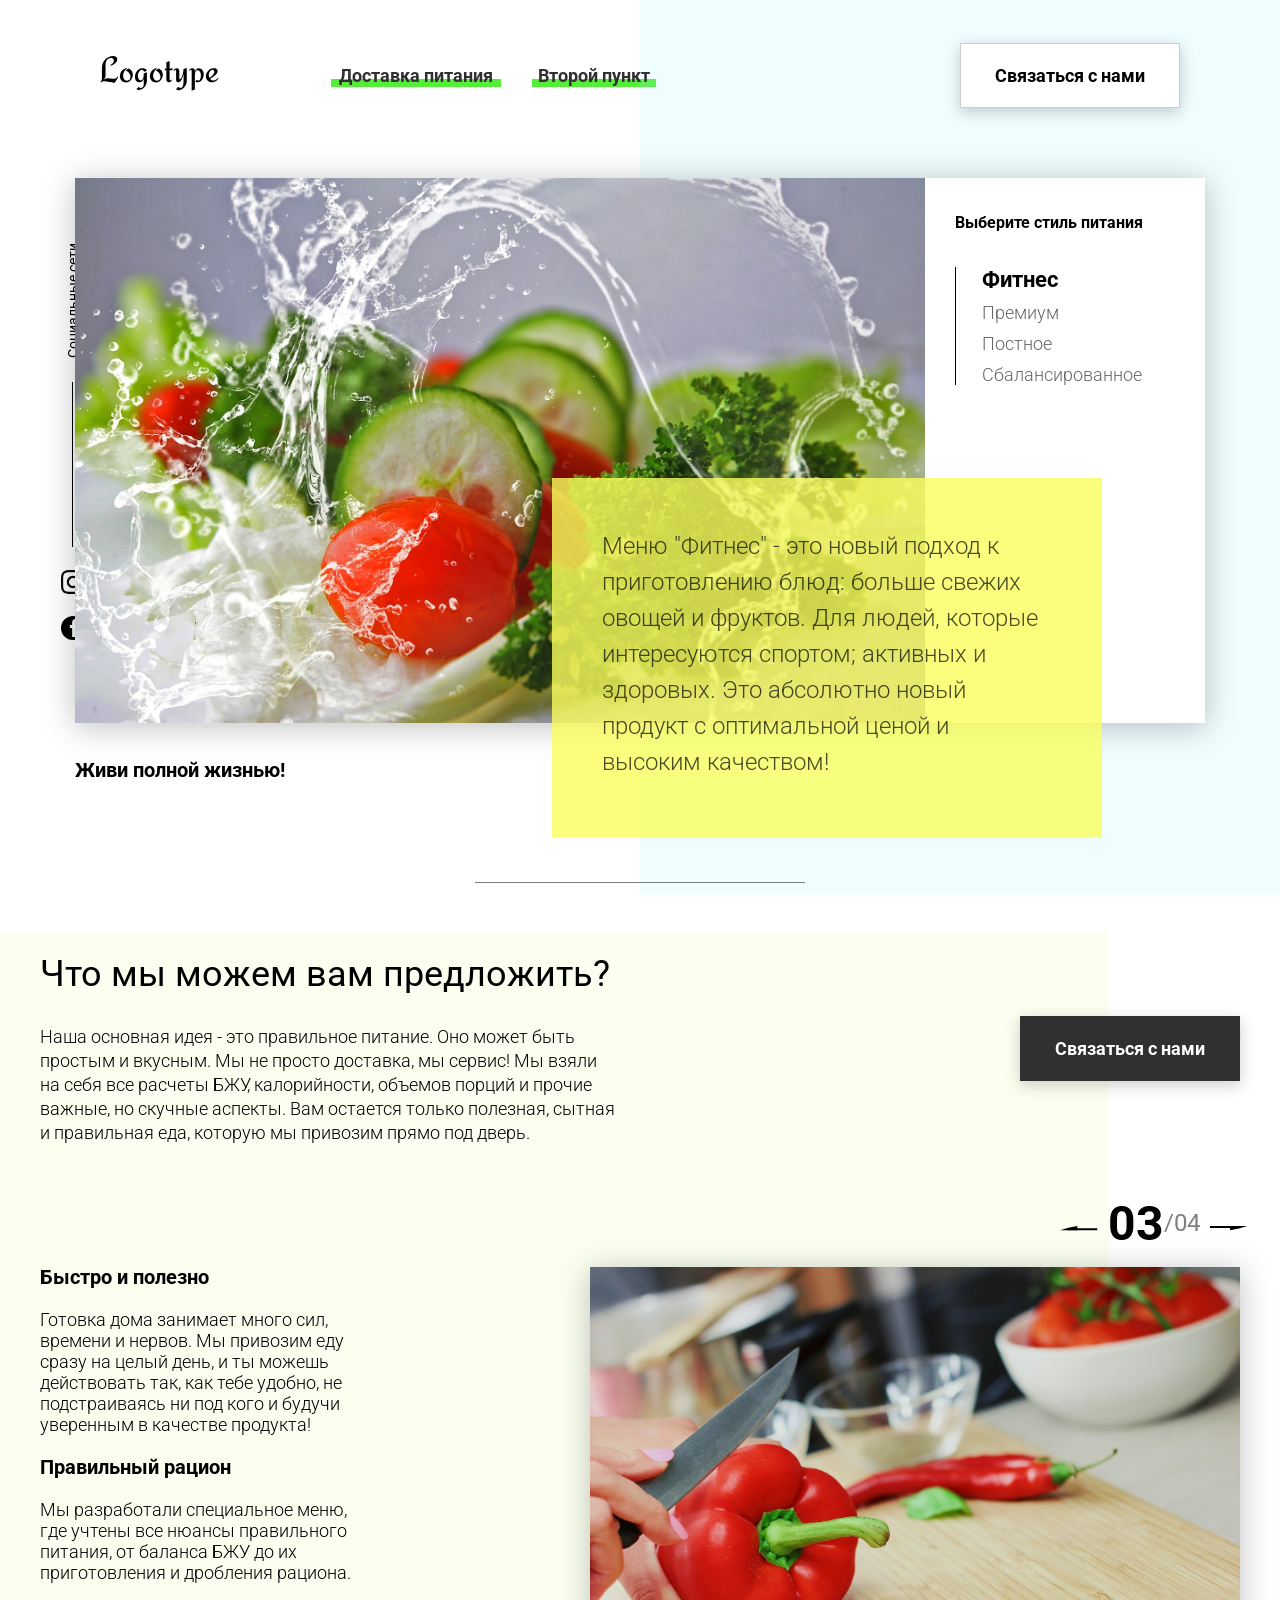
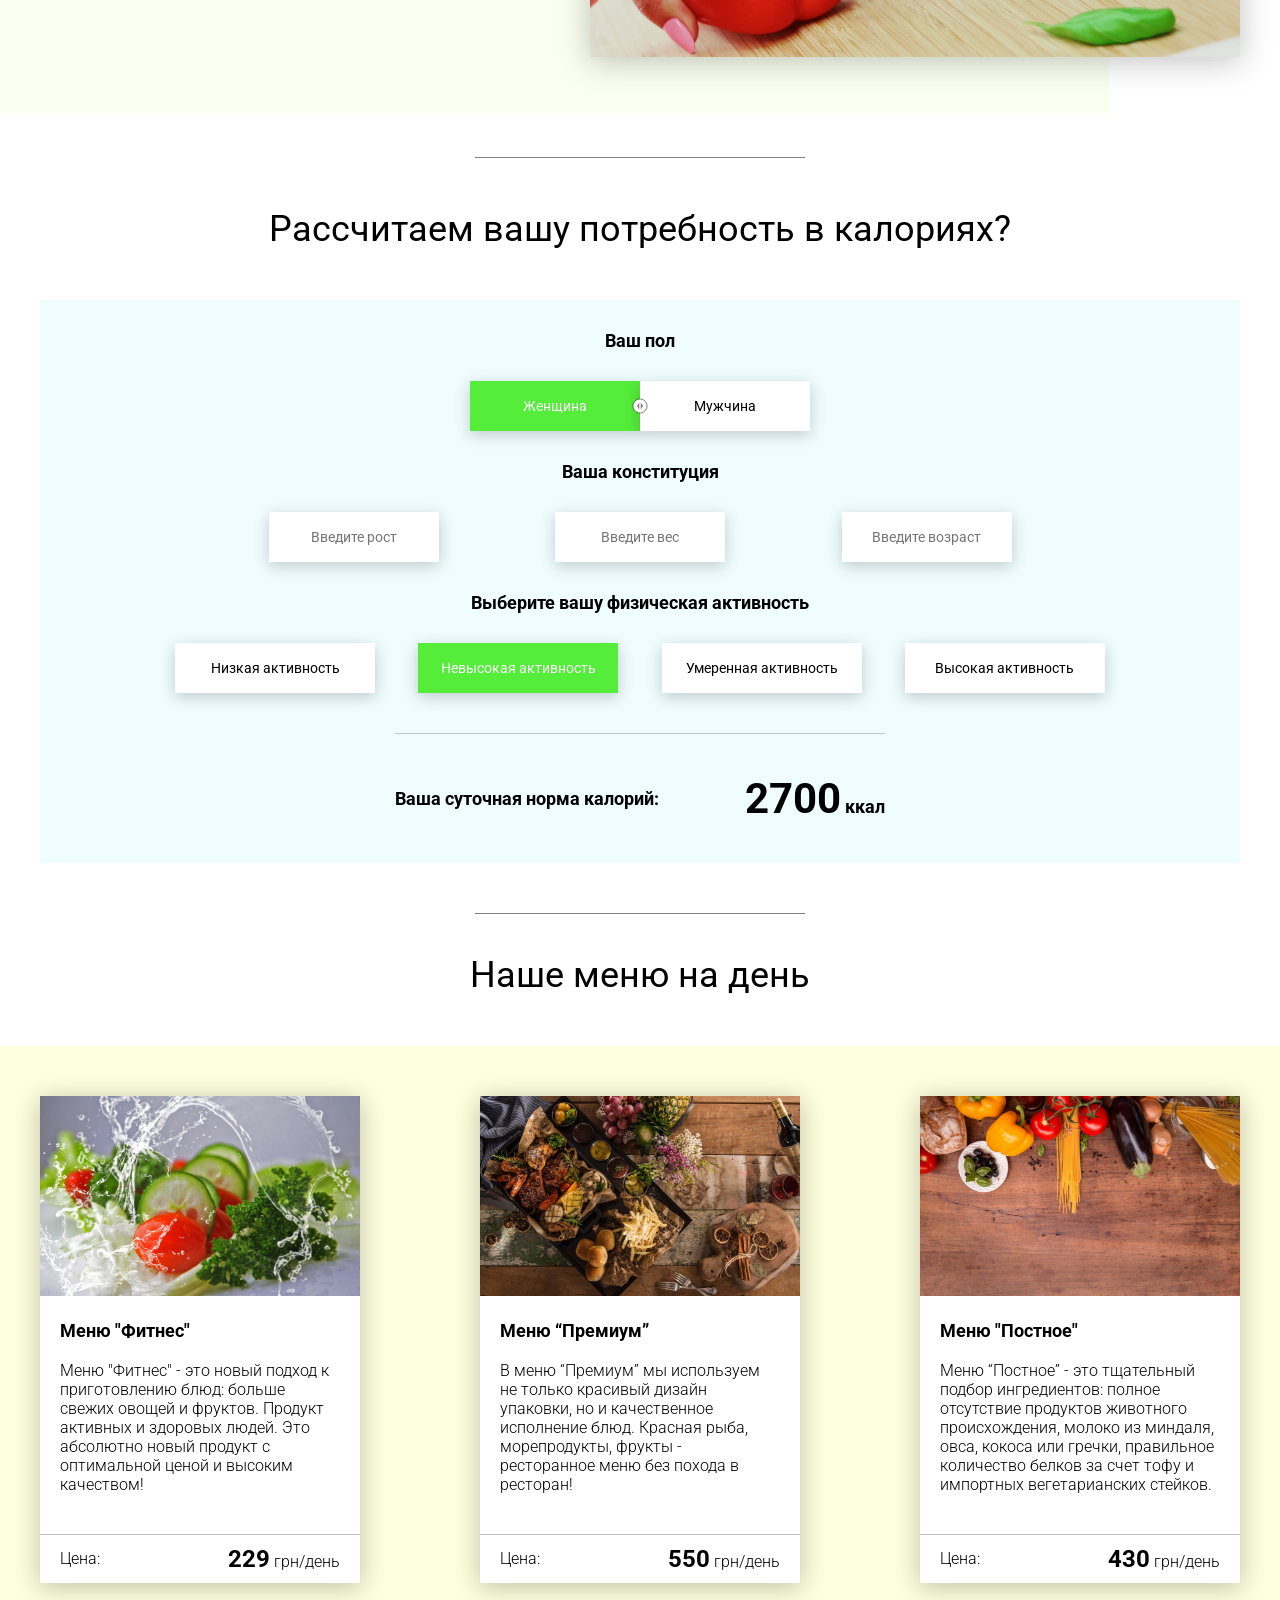
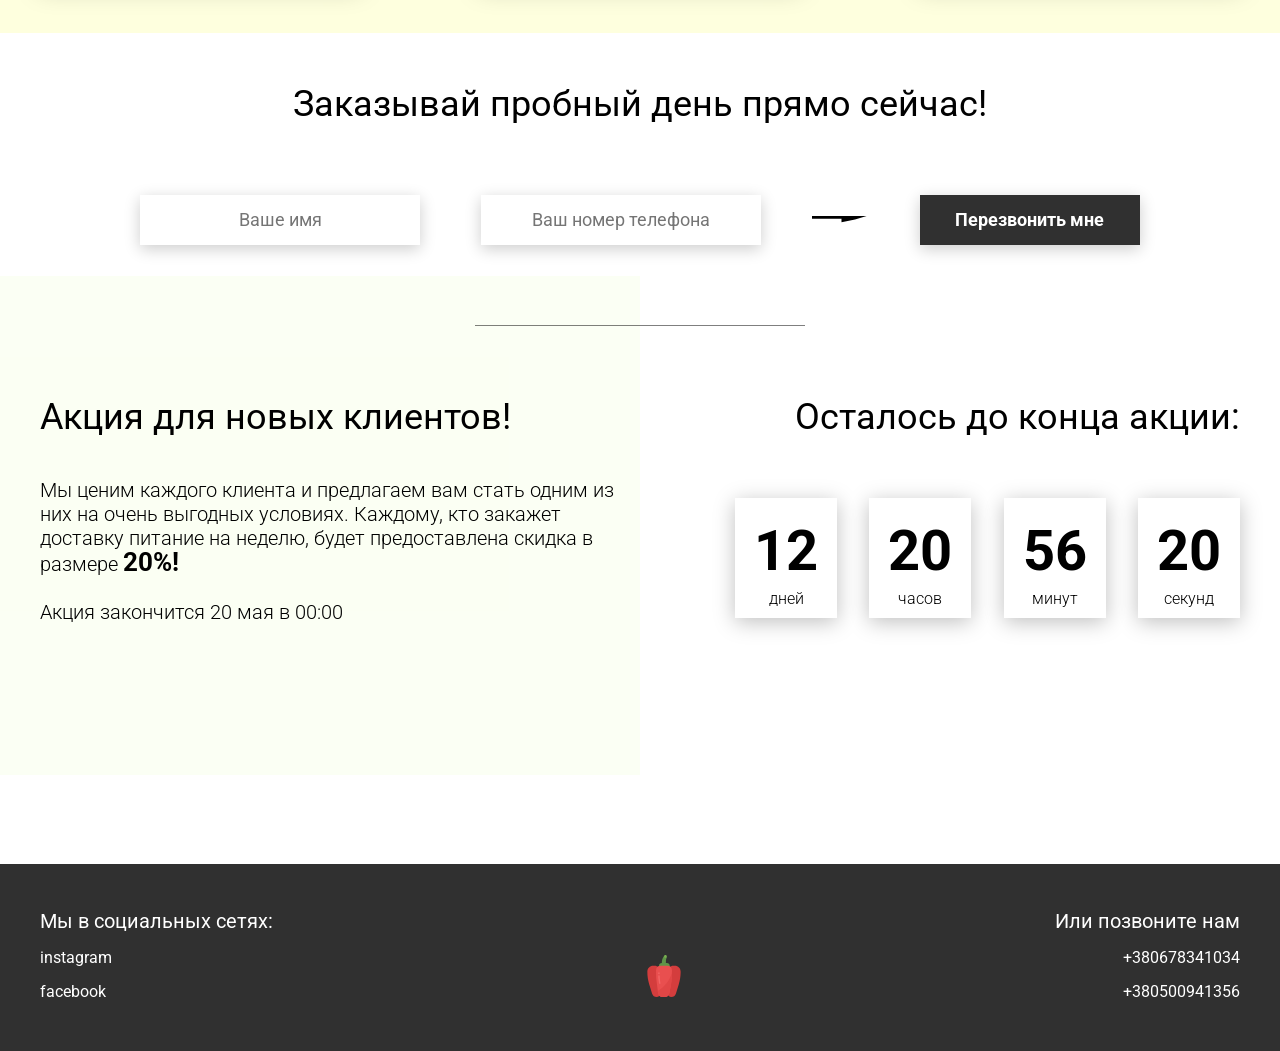
==== 04_food_project/index.html @ bdb8862d "rename" ====
<!DOCTYPE html>
<html lang="en">
  <head>
    <meta charset="UTF-8" />
    <meta name="viewport" content="width=device-width, initial-scale=1.0" />
    <title>Food</title>
    <link rel="stylesheet" href="css/style.css" />
  </head>
  <body>
    <header class="header">
      <div class="header__left-block">
        <div class="header__logo">
          <img src="icons/logo.svg" alt="Логотип" />
        </div>
        <nav class="header__links">
          <a href="#" class="header__link">Доставка питания</a>
          <a href="#" class="header__link">Второй пункт</a>
        </nav>
      </div>
      <div class="header__right-block">
        <button class="btn btn_white">Связаться с нами</button>
      </div>
    </header>
    <div class="sidepanel">
      <div class="sidepanel__text"><span>Социальные сети</span></div>
      <div class="sidepanel__divider"></div>
      <a href="#" class="sidepanel__icon">
        <img src="icons/instagram.svg" alt="instagram" />
      </a>
      <a href="#" class="sidepanel__icon">
        <img src="icons/facebook.svg" alt="facebook" />
      </a>
    </div>

    <div class="preview">
      <div class="bgc_blue"></div>
      <div class="container">
        <div class="tabcontainer">
          <div class="tabcontent">
            <img src="img/tabs/vegy.jpg" alt="vegy" />
            <div class="tabcontent__descr">
              Меню "Фитнес" - это новый подход к приготовлению блюд: больше
              свежих овощей и фруктов. Для людей, которые интересуются спортом;
              активных и здоровых. Это абсолютно новый продукт с оптимальной
              ценой и высоким качеством!
            </div>
          </div>
          <div class="tabcontent">
            <img src="img/tabs/elite.jpg" alt="elite" />
            <div class="tabcontent__descr">
              Меню “Премиум” - мы используем не только красивый дизайн упаковки,
              но и качественное исполнение блюд. Красная рыба, морепродукты,
              фрукты - ресторанное меню без похода в ресторан!
            </div>
          </div>
          <div class="tabcontent">
            <img src="img/tabs/post.jpg" alt="post" />
            <div class="tabcontent__descr">
              Наше специальное “Постное меню” - это тщательный подбор
              ингредиентов: полное отсутствие продуктов животного происхождения.
              Полная гармония с собой и природой в каждом элементе! Все будет
              Ом!
            </div>
          </div>
          <div class="tabcontent">
            <img src="img/tabs/vegy.jpg" alt="vegy" />
            <div class="tabcontent__descr">
              Меню "Сбалансированное" - это соответствие вашего рациона всем
              научным рекомендациям. Мы тщательно просчитываем вашу потребность
              в к/б/ж/у и создаем лучшие блюда для вас.
            </div>
          </div>
          <div class="tabheader">
            <h3>Выберите стиль питания</h3>
            <div class="tabheader__items">
              <div class="tabheader__item tabheader__item_active">Фитнес</div>
              <div class="tabheader__item">Премиум</div>
              <div class="tabheader__item">Постное</div>
              <div class="tabheader__item">Сбалансированное</div>
            </div>
          </div>
        </div>
        <div class="preview__life">Живи полной жизнью!</div>
      </div>
    </div>

    <div class="divider"></div>

    <div class="offer">
      <div class="bgc_y"></div>
      <div class="container">
        <div class="offer__text">
          <h2 class="title">Что мы можем вам предложить?</h2>
          <div class="offer__descr">
            Наша основная идея - это правильное питание. Оно может быть простым
            и вкусным. Мы не просто доставка, мы сервис! Мы взяли на себя все
            расчеты БЖУ, калорийности, объемов порций и прочие важные, но
            скучные аспекты. Вам остается только полезная, сытная и правильная
            еда, которую мы привозим прямо под дверь.
          </div>
        </div>
        <div class="offer__action">
          <button class="btn btn_dark">Связаться с нами</button>
        </div>
      </div>
      <div class="container">
        <div class="offer__advantages">
          <h2>Быстро и полезно</h2>
          <div class="offer__advantages-text">
            Готовка дома занимает много сил, времени и нервов. Мы привозим еду
            сразу на целый день, и ты можешь действовать так, как тебе удобно,
            не подстраиваясь ни под кого и будучи уверенным в качестве продукта!
          </div>
          <h2>Правильный рацион</h2>
          <div class="offer__advantages-text">
            Мы разработали специальное меню, где учтены все нюансы правильного
            питания, от баланса БЖУ до их приготовления и дробления рациона.
          </div>
        </div>
        <div class="offer__slider">
          <div class="offer__slider-counter">
            <div class="offer__slider-prev">
              <img src="icons/left.svg" alt="prev" />
            </div>
            <span id="current">03</span>
            /
            <span id="total">04</span>
            <div class="offer__slider-next">
              <img src="icons/right.svg" alt="next" />
            </div>
          </div>
          <div class="offer__slider-wrapper">
            <div class="offer__slide">
              <img src="img/slider/pepper.jpg" alt="pepper" />
            </div>
            <!-- <div class="offer__slide">
                        <img src="img/slider/food-12.jpg" alt="food">
                    </div>
                    <div class="offer__slide">
                        <img src="img/slider/olive-oil.jpg" alt="oil">
                    </div>
                    <div class="offer__slide">
                        <img src="img/slider/paprika.jpg" alt="paprika">
                    </div> -->
          </div>
        </div>
      </div>
    </div>

    <div class="divider"></div>

    <div class="calculating">
      <div class="container">
        <h2 class="title">Рассчитаем вашу потребность в калориях?</h2>
        <div class="calculating__field">
          <div class="calculating__subtitle">
            Ваш пол
          </div>
          <div class="calculating__choose" id="gender">
            <div
              class="calculating__choose-item calculating__choose-item_active"
            >
              Женщина
            </div>
            <div class="calculating__choose-item">Мужчина</div>
          </div>

          <div class="calculating__subtitle">
            Ваша конституция
          </div>
          <div class="calculating__choose calculating__choose_medium">
            <input
              type="text"
              id="height"
              placeholder="Введите рост"
              class="calculating__choose-item"
            />
            <input
              type="text"
              id="weight"
              placeholder="Введите вес"
              class="calculating__choose-item"
            />
            <input
              type="text"
              id="age"
              placeholder="Введите возраст"
              class="calculating__choose-item"
            />
          </div>

          <div class="calculating__subtitle">
            Выберите вашу физическая активность
          </div>
          <div class="calculating__choose calculating__choose_big">
            <div id="low" class="calculating__choose-item">
              Низкая активность
            </div>
            <div
              id="small"
              class="calculating__choose-item calculating__choose-item_active"
            >
              Невысокая активность
            </div>
            <div id="medium" class="calculating__choose-item">
              Умеренная активность
            </div>
            <div id="high" class="calculating__choose-item">
              Высокая активность
            </div>
          </div>

          <div class="calculating__divider"></div>

          <div class="calculating__total">
            <div class="calculating__subtitle">
              Ваша суточная норма калорий:
            </div>
            <div class="calculating__result"><span>2700</span> ккал</div>
          </div>
        </div>
      </div>
    </div>

    <div class="divider"></div>

    <div class="menu">
      <h2 class="title">Наше меню на день</h2>

      <div class="menu__field">
        <div class="container">
          <div class="menu__item">
            <img src="img/tabs/vegy.jpg" alt="vegy" />
            <h3 class="menu__item-subtitle">Меню "Фитнес"</h3>
            <div class="menu__item-descr">
              Меню "Фитнес" - это новый подход к приготовлению блюд: больше
              свежих овощей и фруктов. Продукт активных и здоровых людей. Это
              абсолютно новый продукт с оптимальной ценой и высоким качеством!
            </div>
            <div class="menu__item-divider"></div>
            <div class="menu__item-price">
              <div class="menu__item-cost">Цена:</div>
              <div class="menu__item-total"><span>229</span> грн/день</div>
            </div>
          </div>
          <div class="menu__item">
            <img src="img/tabs/elite.jpg" alt="elite" />
            <h3 class="menu__item-subtitle">Меню “Премиум”</h3>
            <div class="menu__item-descr">
              В меню “Премиум” мы используем не только красивый дизайн упаковки,
              но и качественное исполнение блюд. Красная рыба, морепродукты,
              фрукты - ресторанное меню без похода в ресторан!
            </div>
            <div class="menu__item-divider"></div>
            <div class="menu__item-price">
              <div class="menu__item-cost">Цена:</div>
              <div class="menu__item-total"><span>550</span> грн/день</div>
            </div>
          </div>
          <div class="menu__item">
            <img src="img/tabs/post.jpg" alt="post" />
            <h3 class="menu__item-subtitle">Меню "Постное"</h3>
            <div class="menu__item-descr">
              Меню “Постное” - это тщательный подбор ингредиентов: полное
              отсутствие продуктов животного происхождения, молоко из миндаля,
              овса, кокоса или гречки, правильное количество белков за счет тофу
              и импортных вегетарианских стейков.
            </div>
            <div class="menu__item-divider"></div>
            <div class="menu__item-price">
              <div class="menu__item-cost">Цена:</div>
              <div class="menu__item-total"><span>430</span> грн/день</div>
            </div>
          </div>
        </div>
      </div>
    </div>

    <div class="order">
      <div class="container">
        <div class="title">Заказывай пробный день прямо сейчас!</div>
        <form action="#" class="order__form">
          <input
            required
            placeholder="Ваше имя"
            name="name"
            type="text"
            class="order__input"
          />
          <input
            required
            placeholder="Ваш номер телефона"
            name="phone"
            type="phone"
            class="order__input"
          />
          <img src="icons/right.svg" alt="right" />
          <button class="btn btn_dark btn_min">Перезвонить мне</button>
        </form>
      </div>
    </div>

    <div class="divider"></div>

    <div class="promotion">
      <div class="bgc_y"></div>
      <div class="container">
        <div class="promotion__text">
          <div class="title">Акция для новых клиентов!</div>
          <div class="promotion__descr">
            Мы ценим каждого клиента и предлагаем вам стать одним из них на
            очень выгодных условиях. Каждому, кто закажет доставку питание на
            неделю, будет предоставлена скидка в размере <span>20%!</span>
            <br /><br />
            Акция закончится 20 мая в 00:00
          </div>
        </div>
        <div class="promotion__timer">
          <div class="title">Осталось до конца акции:</div>
          <div class="timer">
            <div class="timer__block">
              <span id="days">12</span>
              дней
            </div>
            <div class="timer__block">
              <span id="hours">20</span>
              часов
            </div>
            <div class="timer__block">
              <span id="minutes">56</span>
              минут
            </div>
            <div class="timer__block">
              <span id="seconds">20</span>
              секунд
            </div>
          </div>
        </div>
      </div>
    </div>

    <footer class="footer">
      <div class="container">
        <div class="social">
          <div class="subtitle">Мы в социальных сетях:</div>
          <a href="#" class="link">instagram</a>
          <a href="#" class="link">facebook</a>
        </div>
        <div class="pepper">
          <img src="icons/veg.svg" alt="pepper" />
        </div>
        <div class="call">
          <div class="subtitle">Или позвоните нам</div>
          <a href="#" class="link">+380678341034</a>
          <a href="#" class="link">+380500941356</a>
        </div>
      </div>
    </footer>

    <div class="modal">
      <div class="modal__dialog">
        <div class="modal__content">
          <form action="#">
            <div class="modal__close">&times;</div>
            <div class="modal__title">
              Мы свяжемся с вами как можно быстрее!
            </div>
            <input
              required
              placeholder="Ваше имя"
              name="name"
              type="text"
              class="modal__input"
            />
            <input
              required
              placeholder="Ваш номер телефона"
              name="phone"
              type="phone"
              class="modal__input"
            />
            <button class="btn btn_dark btn_min">Перезвонить мне</button>
          </form>
        </div>
      </div>
    </div>
    <script src="js/script.js"></script>
  </body>
</html>
---- 04_food_project/css/style.css ----
@import url(https://fonts.googleapis.com/css?family=Roboto:300,400,700&display=swap&subset=cyrillic-ext);*{box-sizing:border-box;margin:0;padding:0;font-family:Roboto,sans-serif}a{text-decoration:none}.btn{width:220px;height:65px;display:flex;justify-content:center;align-items:center;background-color:#fff;font-size:18px;font-weight:700;border:1px solid rgba(0,0,0,.2);box-shadow:0 4px 15px rgba(0,0,0,.2);cursor:pointer;transition:.3s all;outline:0}.btn_white{background-color:#fff}.btn_dark{background-color:#303030;color:#fff;border:none}.btn_min{height:50px}.btn:hover{box-shadow:0 4px 30px rgba(0,0,0,.3)}.container{max-width:1200px;margin:0 auto}.divider{width:330px;height:1px;margin:0 auto;background-color:rgba(0,0,0,.5)}.title{font-size:36px;font-weight:400}.header{display:flex;justify-content:space-between;align-items:center;height:150px;padding:0 100px}.header__left-block{display:flex;justify-content:space-between;min-width:550px}.header__logo{max-width:170px}.header__logo img{width:100%}.header__links{display:flex;align-items:center}.header__link{position:relative;margin-right:45px;font-weight:700;font-size:18px;color:#303030}.header__link:after{content:'';position:absolute;display:block;width:110%;left:-5%;bottom:-1px;z-index:-1;height:8px;background:#54ed39}.header__link:last-child{margin-right:0}.sidepanel{position:fixed;left:60px;top:240px;height:400px;width:25px;display:flex;flex-direction:column;justify-content:space-between;align-items:center}.sidepanel__text{width:120px;height:120px;font-size:14px}.sidepanel__text span{display:flex;transform:rotate(-90deg) translateX(-50px)}.sidepanel__divider{width:1px;height:165px;background-color:#000}.sidepanel__icon{width:24px;height:24px}.sidepanel__icon img{width:100%}.preview{padding:28px 0 100px 0;position:relative}.preview__life{font-weight:700;font-size:20px;margin-left:35px;margin-top:35px}.bgc_blue{position:absolute;right:0;top:-155px;width:50vw;height:900px;background:rgba(146,242,255,.15);z-index:-1}.tabcontainer{display:flex;width:1130px;margin:0 auto;box-shadow:0 4px 30px rgba(0,0,0,.25)}.tabcontent{width:850px;position:relative}.tabcontent img{width:100%;height:100%;object-fit:cover}.tabcontent__descr{position:absolute;top:300px;right:-177px;width:550px;height:359px;background:rgba(251,254,93,.8);padding:50px;font-size:24px;font-weight:300;line-height:36px;color:rgba(0,0,0,.7)}.tabheader{width:280px;padding:35px 30px;background-color:#fff}.tabheader h3{font-weight:700;font-size:16px}.tabheader__items{margin-top:35px;padding-left:26px;border-left:1px solid #000}.tabheader__item{font-weight:700;font-size:18px;font-weight:300;margin-top:10px;color:rgba(0,0,0,.6);cursor:pointer;transition:.3s all}.tabheader__item_active{color:#000;font-size:22px;font-weight:700}.offer{padding:70px 0 100px 0;position:relative}.offer .container{display:flex;justify-content:space-between}.offer .bgc_y{position:absolute;width:1109px;height:780px;background:rgba(243,255,222,.45);z-index:-1;top:50px}.offer__text{width:580px}.offer__descr{font-size:18px;margin-top:30px;font-weight:300;line-height:24px}.offer__action{display:flex;align-items:center;justify-content:flex-end}.offer__advantages{width:330px;margin-top:50px}.offer__advantages h2{font-weight:700;font-size:20px;margin-top:20px}.offer__advantages h2:first-child{margin-top:70px}.offer__advantages-text{margin-top:20px;font-size:18px;font-weight:300;line-height:21px}.offer__slider{width:650px;margin-top:50px;display:flex;flex-direction:column;align-items:flex-end}.offer__slider-counter{display:flex;width:180px;align-items:center;font-size:24px;color:rgba(0,0,0,.5)}.offer__slider-wrapper{width:100%;margin-top:15px;box-shadow:0 4px 30px rgba(0,0,0,.25)}.offer__slider-prev{margin-right:10px;cursor:pointer}.offer__slider-next{margin-left:10px;cursor:pointer}.offer__slider #current{font-size:48px;font-weight:700;color:#000}.offer__slide{width:100%;height:390px}.offer__slide img{width:100%;height:100%;object-fit:cover}.calculating{padding:50px 0}.calculating .title{text-align:center}.calculating__field{width:100%;margin-top:50px;background:rgba(146,242,255,.15);padding:30px 0 40px 0}.calculating__subtitle{text-align:center;font-size:18px;font-weight:700;margin-top:30px}.calculating__subtitle:first-child{margin-top:0}.calculating #gender:after{content:'';position:absolute;top:50%;transform:translateY(-50%);display:block;width:16px;height:16px;background:url(../icons/switch.svg) center center/cover no-repeat}.calculating__choose{position:relative;display:flex;margin-top:30px;justify-content:center}.calculating__choose-item{display:flex;align-items:center;justify-content:center;width:170px;height:50px;padding:0 10px;background:#fff;box-shadow:0 4px 15px rgba(0,0,0,.2);border:none;text-align:center;font-size:14px;cursor:pointer;outline:0;transition:.3s all}.calculating__choose-item_active{color:#fff;background-color:#54ed39}.calculating__choose_medium{width:743px;justify-content:space-between;margin:30px auto 0 auto}.calculating__choose_big{width:930px;justify-content:space-between;margin:30px auto 0 auto}.calculating__choose_big .calculating__choose-item{width:200px}.calculating__divider{width:490px;height:1px;margin:40px auto;background-color:rgba(0,0,0,.2)}.calculating__total{width:490px;margin:0 auto;display:flex;justify-content:space-between;align-items:center}.calculating__result{font-size:18px;font-weight:700}.calculating__result span{font-size:42px}.menu{padding:40px 0 50px 0}.menu .container{display:flex;justify-content:space-between;align-items:flex-start}.menu .title{text-align:center}.menu__field{margin-top:50px;padding:50px 0;width:100%;background:rgba(249,254,126,.25)}.menu__item{width:320px;min-height:450px;background:#fff;box-shadow:0 4px 25px rgba(0,0,0,.25);font-size:16px;font-weight:300}.menu__item img{width:100%;height:200px;object-fit:cover}.menu__item-subtitle{font-weight:700;font-size:18px;padding:0 20px;margin-top:20px}.menu__item-descr{margin-top:20px;padding:0 20px}.menu__item-divider{width:100%;height:1px;background-color:rgba(0,0,0,.25);margin-top:40px}.menu__item-price{display:flex;justify-content:space-between;align-items:center;padding:10px 20px}.menu__item-price span{font-size:24px;font-weight:700}.order{padding-bottom:80px}.order .title{text-align:center}.order__form{margin-top:70px;padding:0 100px;display:flex;justify-content:space-between;align-items:center}.order__form img{transform:scale(1.5)}.order__input{width:280px;height:50px;background:#fff;box-shadow:0 4px 15px rgba(0,0,0,.2);border:none;font-size:18px;text-align:center;padding:0 20px;outline:0}.promotion{padding:70px 0 240px 0;position:relative}.promotion .container{display:flex}.promotion .bgc_y{position:absolute;width:50%;height:499px;background:rgba(243,255,222,.35);z-index:-1;top:-50px;left:0}.promotion__text{width:50%}.promotion__descr{margin-top:40px;font-size:20px;line-height:24px;font-weight:300}.promotion__descr span{font-weight:700;font-size:26px}.promotion__timer{width:50%}.promotion__timer .title{text-align:right}.promotion__timer .timer{margin-top:60px;padding-left:95px;display:flex;justify-content:space-between;align-items:center}.promotion__timer .timer__block{width:102px;height:120px;background:#fff;box-shadow:0 4px 20px rgba(0,0,0,.25);font-size:16px;font-weight:300;text-align:center}.promotion__timer .timer__block span{display:block;margin-top:20px;margin-bottom:5px;font-size:56px;font-weight:700}.footer{min-height:180px;background-color:#303030;padding:45px 0 50px 0;color:#fff}.footer .container{height:100%;display:flex;justify-content:space-between;align-items:flex-end}.footer .subtitle{font-size:20px}.footer .link{display:block;margin-top:15px;font-size:16px;color:#fff}.footer .call{text-align:right}.modal{position:fixed;top:0;left:0;z-index:1050;display:none;width:100%;height:100%;overflow:hidden;background-color:rgba(0,0,0,.5)}.modal__dialog{max-width:500px;margin:40px auto}.modal__content{position:relative;width:100%;padding:40px;background-color:#fff;border:1px solid rgba(0,0,0,.2);border-radius:4px;max-height:80vh;overflow-y:auto}.modal__close{position:absolute;top:8px;right:14px;font-size:30px;color:#000;opacity:.5;font-weight:700;border:none;background-color:transparent;cursor:pointer}.modal__title{text-align:center;font-size:22px;text-transform:uppercase}.modal__input{display:block;margin:20px auto 20px auto;width:280px;height:50px;background:#fff;box-shadow:0 4px 15px rgba(0,0,0,.2);border:none;font-size:18px;text-align:center;padding:0 20px;outline:0}.modal .btn{display:block;width:280px;margin:0 auto} .show {display: block;} .hide {display: none;} .fade {animation-name:fade; animation-duration: 1.5s;} @keyframes fade{from{opacity: 0.1;}to{opacity: 1;}}
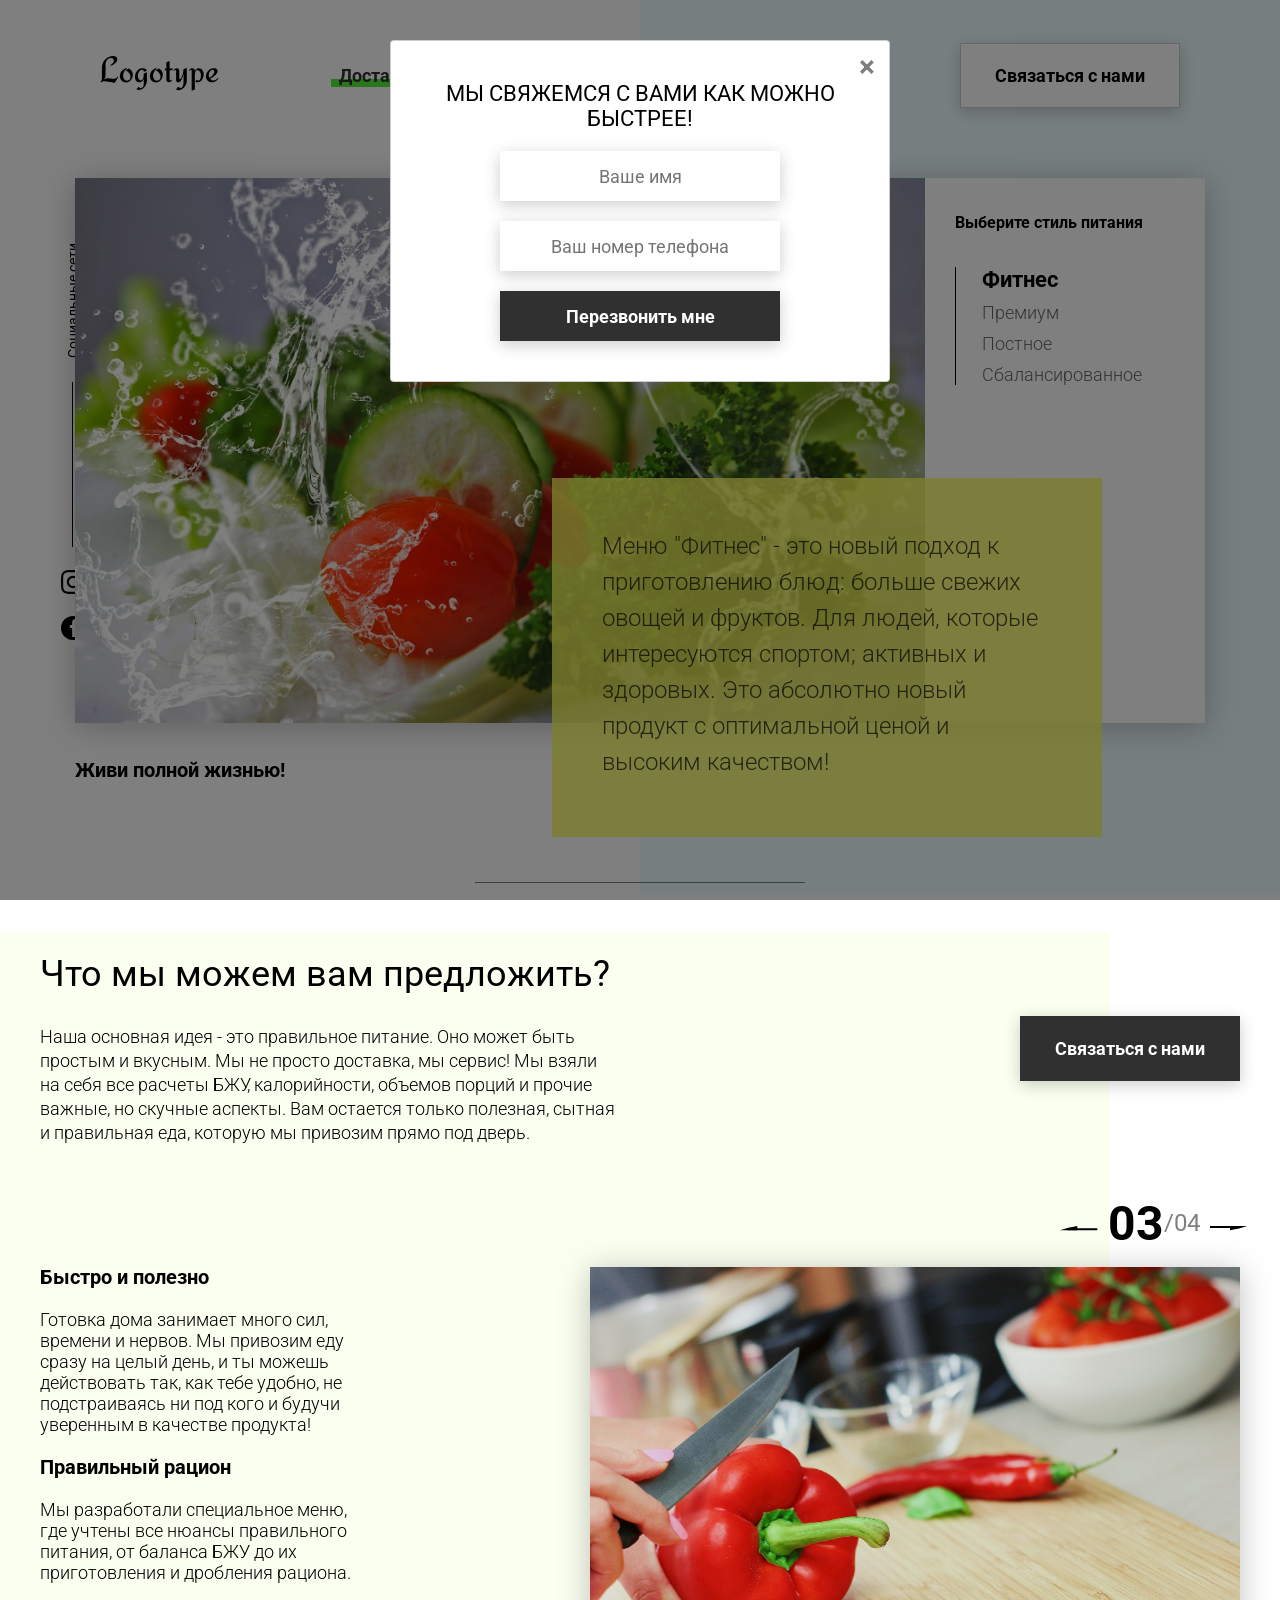
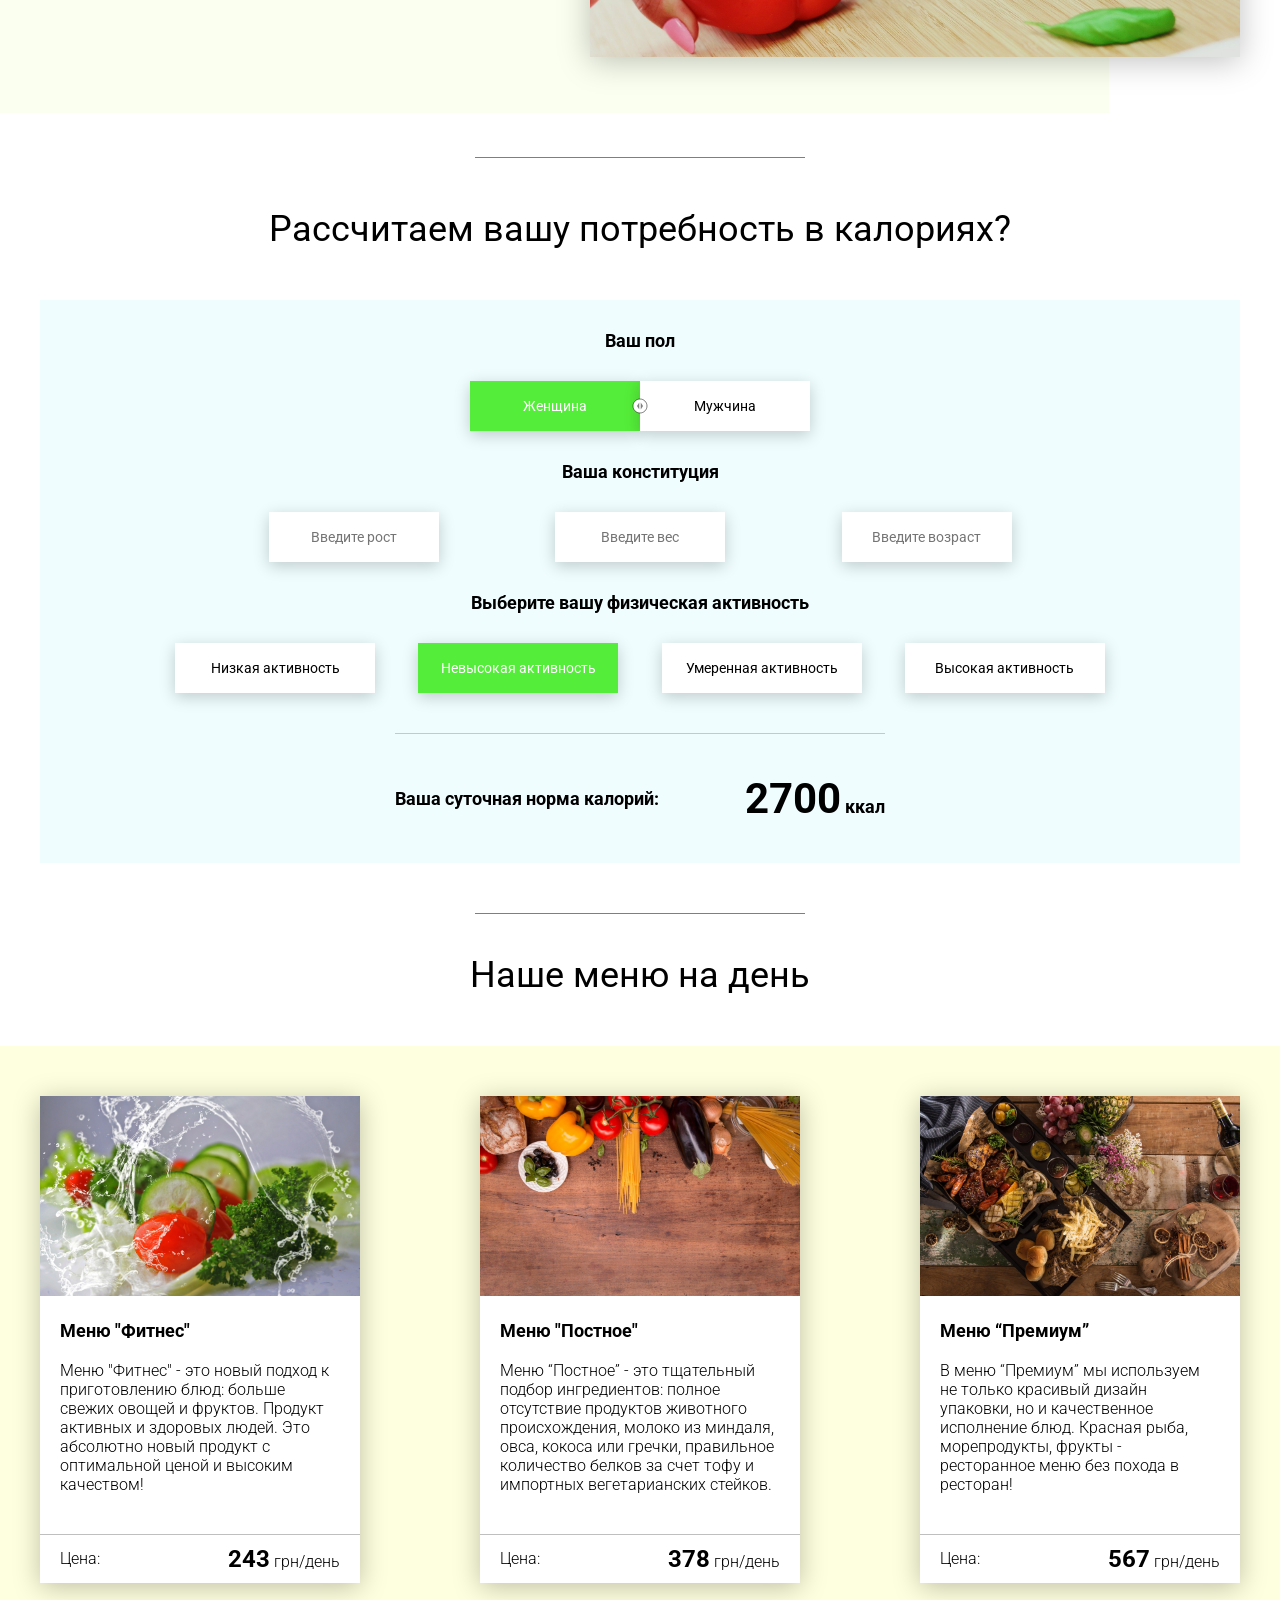
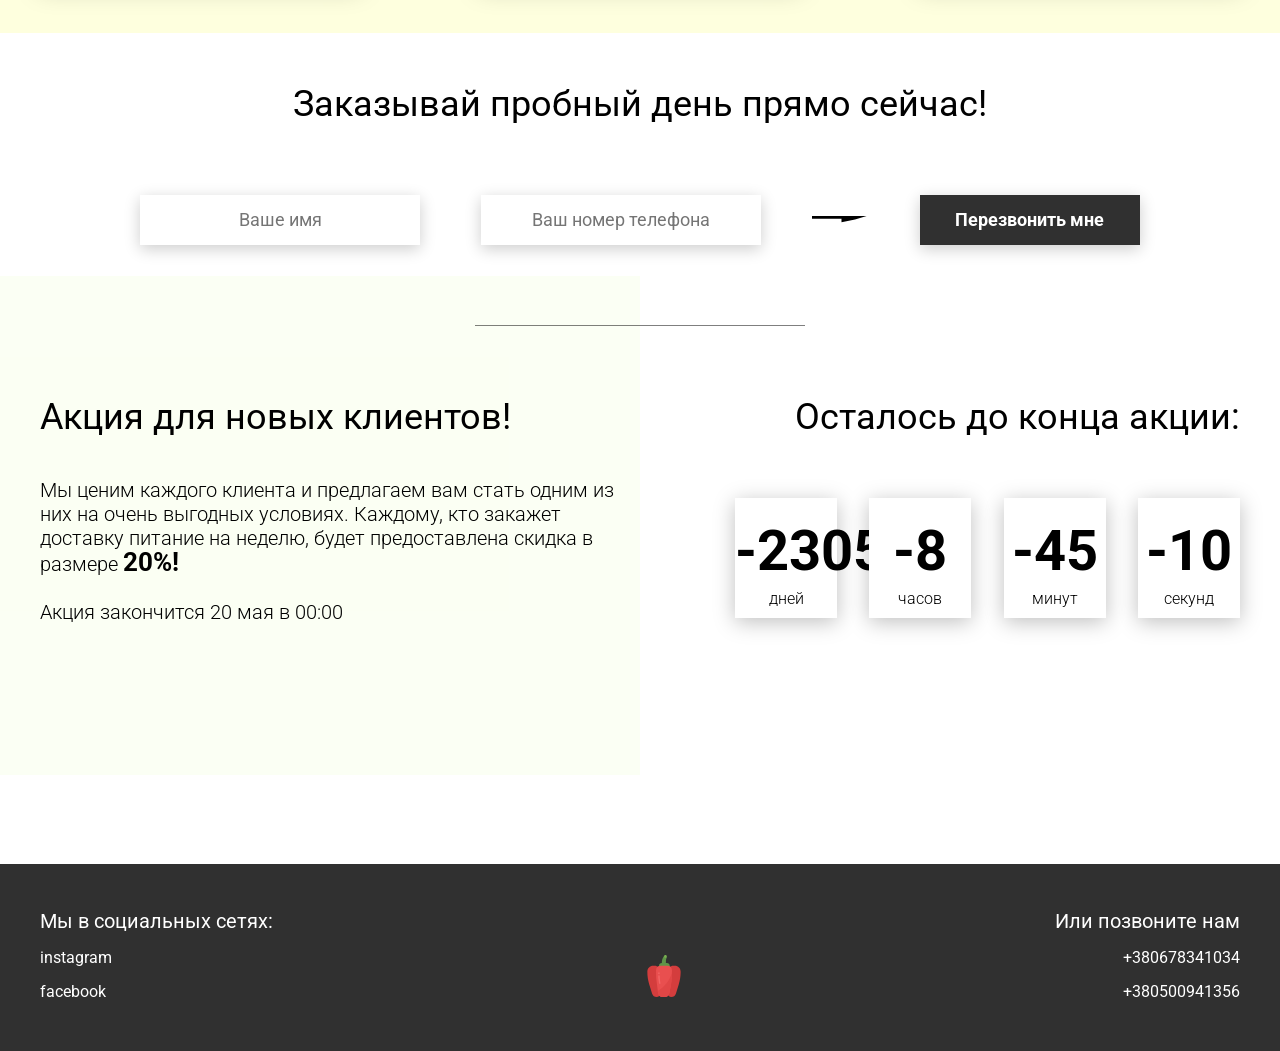
==== commit e971d61e: "AJAX" ====
--- a/04_food_project/index.html
+++ b/04_food_project/index.html
@@ -18,7 +18,7 @@
         </nav>
       </div>
       <div class="header__right-block">
-        <button class="btn btn_white">Связаться с нами</button>
+        <button data-modal class="btn btn_white">Связаться с нами</button>
       </div>
     </header>
     <div class="sidepanel">
@@ -100,7 +100,7 @@
           </div>
         </div>
         <div class="offer__action">
-          <button class="btn btn_dark">Связаться с нами</button>
+          <button data-modal class="btn btn_dark">Связаться с нами</button>
         </div>
       </div>
       <div class="container">
@@ -228,51 +228,7 @@
       <h2 class="title">Наше меню на день</h2>
 
       <div class="menu__field">
-        <div class="container">
-          <div class="menu__item">
-            <img src="img/tabs/vegy.jpg" alt="vegy" />
-            <h3 class="menu__item-subtitle">Меню "Фитнес"</h3>
-            <div class="menu__item-descr">
-              Меню "Фитнес" - это новый подход к приготовлению блюд: больше
-              свежих овощей и фруктов. Продукт активных и здоровых людей. Это
-              абсолютно новый продукт с оптимальной ценой и высоким качеством!
-            </div>
-            <div class="menu__item-divider"></div>
-            <div class="menu__item-price">
-              <div class="menu__item-cost">Цена:</div>
-              <div class="menu__item-total"><span>229</span> грн/день</div>
-            </div>
-          </div>
-          <div class="menu__item">
-            <img src="img/tabs/elite.jpg" alt="elite" />
-            <h3 class="menu__item-subtitle">Меню “Премиум”</h3>
-            <div class="menu__item-descr">
-              В меню “Премиум” мы используем не только красивый дизайн упаковки,
-              но и качественное исполнение блюд. Красная рыба, морепродукты,
-              фрукты - ресторанное меню без похода в ресторан!
-            </div>
-            <div class="menu__item-divider"></div>
-            <div class="menu__item-price">
-              <div class="menu__item-cost">Цена:</div>
-              <div class="menu__item-total"><span>550</span> грн/день</div>
-            </div>
-          </div>
-          <div class="menu__item">
-            <img src="img/tabs/post.jpg" alt="post" />
-            <h3 class="menu__item-subtitle">Меню "Постное"</h3>
-            <div class="menu__item-descr">
-              Меню “Постное” - это тщательный подбор ингредиентов: полное
-              отсутствие продуктов животного происхождения, молоко из миндаля,
-              овса, кокоса или гречки, правильное количество белков за счет тофу
-              и импортных вегетарианских стейков.
-            </div>
-            <div class="menu__item-divider"></div>
-            <div class="menu__item-price">
-              <div class="menu__item-cost">Цена:</div>
-              <div class="menu__item-total"><span>430</span> грн/день</div>
-            </div>
-          </div>
-        </div>
+        <div class="container"></div>
       </div>
     </div>
 
@@ -361,7 +317,7 @@
       <div class="modal__dialog">
         <div class="modal__content">
           <form action="#">
-            <div class="modal__close">&times;</div>
+            <div data-close class="modal__close">&times;</div>
             <div class="modal__title">
               Мы свяжемся с вами как можно быстрее!
             </div>
